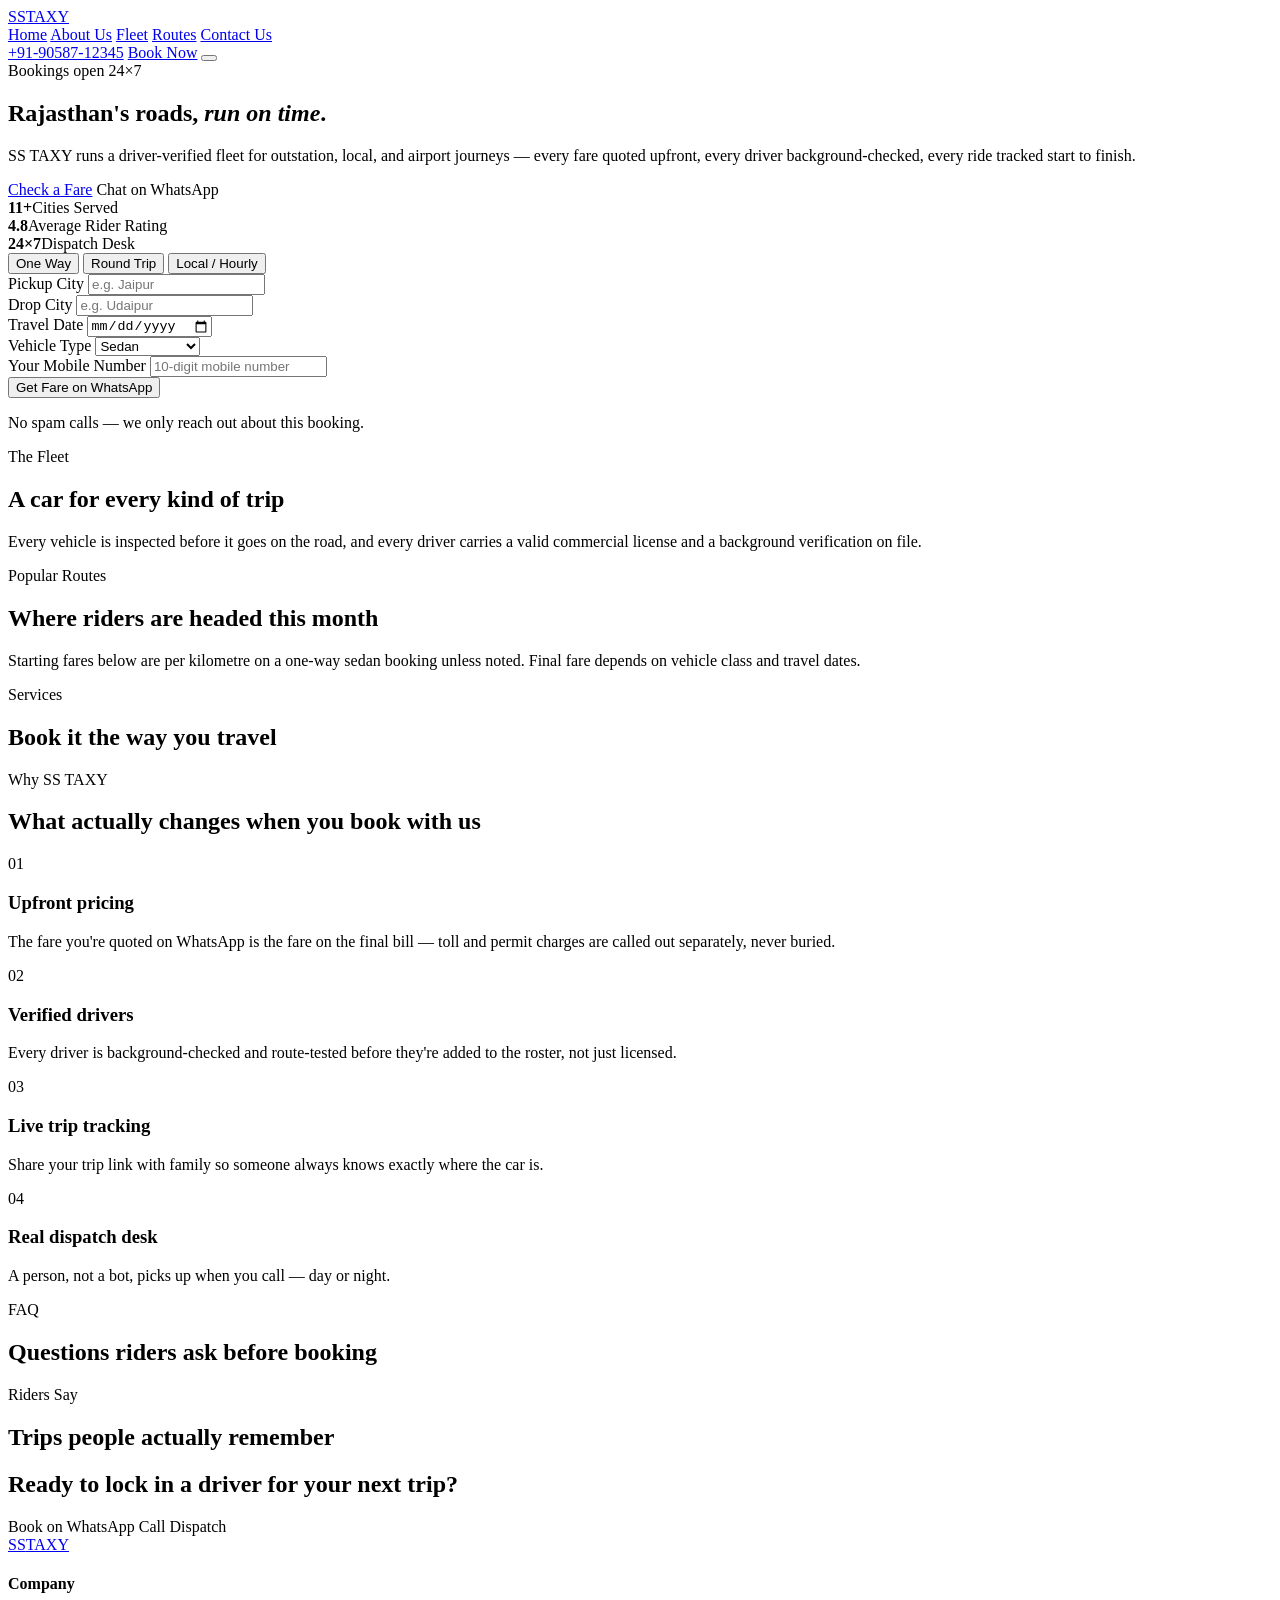
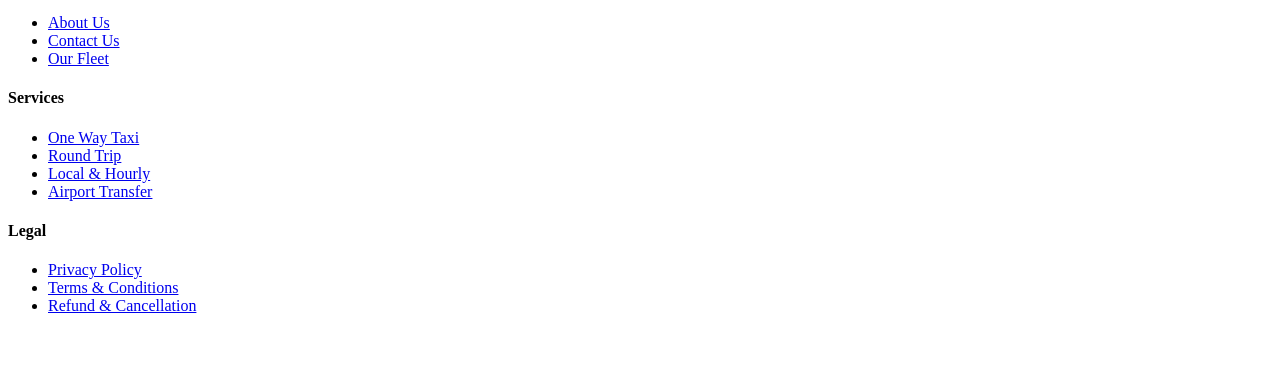
==== index.html @ 7001a1f7 "Add files via upload" ====
<!DOCTYPE html>
<html lang="en">
<head>
<meta charset="UTF-8" />
<meta name="viewport" content="width=device-width, initial-scale=1, maximum-scale=1" />
<title>SS TAXY — One Way, Round Trip, Local & Airport Taxi Service</title>
<meta name="description" content="SS TAXY offers safe, transparent, driver-verified cab service across Jaipur and Rajasthan — one way, round trip, local hourly, and airport transfers." />
<meta property="og:title" content="SS TAXY — Your Ride, Your Rules" />
<meta property="og:description" content="Safe, transparent, driver-verified taxi service across Rajasthan." />
<meta property="og:type" content="website" />
<link rel="icon" href="data:image/svg+xml,<svg xmlns=%22http://www.w3.org/2000/svg%22 viewBox=%220 0 100 100%22><rect width=%22100%22 height=%22100%22 rx=%2220%22 fill=%22%23e8a23d%22/><text x=%2250%22 y=%2266%22 font-size=%2255%22 text-anchor=%22middle%22 font-family=%22sans-serif%22 font-weight=%22700%22 fill=%22%2312141c%22>S</text></svg>" />
<link rel="stylesheet" href="css/style.css" />
</head>
<body>

<header class="site-header">
  <div class="wrap">
    <a href="index.html" class="logo">SS<span>TAXY</span></a>
    <nav class="nav-links" id="navLinks">
      <a href="index.html" class="active">Home</a>
      <a href="about-us.html">About Us</a>
      <a href="index.html#fleet">Fleet</a>
      <a href="index.html#routes">Routes</a>
      <a href="contact-us.html">Contact Us</a>
    </nav>
    <div class="header-actions">
      <a href="tel:+919058712345" class="phone-pill" id="headerPhone">+91-90587-12345</a>
      <a href="#book" class="btn btn-primary" id="headerCta">Book Now</a>
      <button class="nav-toggle" id="navToggle" aria-label="Toggle menu">
        <span></span><span></span><span></span>
      </button>
    </div>
  </div>
</header>

<section class="hero">
  <div class="wrap hero-grid">
    <div data-reveal>
      <span class="eyebrow">Bookings open 24×7</span>
      <h1>Rajasthan's roads, <em>run on time</em>.</h1>
      <p class="hero-sub">SS TAXY runs a driver-verified fleet for outstation, local, and airport journeys — every fare quoted upfront, every driver background-checked, every ride tracked start to finish.</p>
      <div class="hero-ctas">
        <a href="#book" class="btn btn-primary">Check a Fare</a>
        <a id="heroWaBtn" class="btn btn-ghost" target="_blank" rel="noopener">Chat on WhatsApp</a>
      </div>
      <div class="hero-stats">
        <div><strong>11+</strong><span>Cities Served</span></div>
        <div><strong>4.8</strong><span>Average Rider Rating</span></div>
        <div><strong>24×7</strong><span>Dispatch Desk</span></div>
      </div>
    </div>

    <div class="booking-card" id="book" data-reveal>
      <div class="booking-tabs" role="tablist">
        <button class="active" data-tab="oneway">One Way</button>
        <button data-tab="round">Round Trip</button>
        <button data-tab="local">Local / Hourly</button>
      </div>

      <form id="bookingForm">
        <div class="field-row">
          <div class="field">
            <label for="pickup">Pickup City</label>
            <input type="text" id="pickup" placeholder="e.g. Jaipur" required />
          </div>
          <div class="field">
            <label for="drop">Drop City</label>
            <input type="text" id="drop" placeholder="e.g. Udaipur" required />
          </div>
        </div>
        <div class="field-row">
          <div class="field">
            <label for="date">Travel Date</label>
            <input type="date" id="date" required />
          </div>
          <div class="field">
            <label for="vehicle">Vehicle Type</label>
            <select id="vehicle">
              <option>Sedan</option>
              <option>Ertiga</option>
              <option>Innova Crysta</option>
            </select>
          </div>
        </div>
        <div class="field">
          <label for="phone">Your Mobile Number</label>
          <input type="tel" id="phone" placeholder="10-digit mobile number" required />
        </div>
        <button type="submit" class="btn btn-primary btn-block">Get Fare on WhatsApp</button>
        <p class="booking-note">No spam calls — we only reach out about this booking.</p>
      </form>
    </div>
  </div>
</section>

<section class="section" id="fleet">
  <div class="wrap">
    <div class="section-head" data-reveal>
      <span class="eyebrow">The Fleet</span>
      <h2>A car for every kind of trip</h2>
      <p>Every vehicle is inspected before it goes on the road, and every driver carries a valid commercial license and a background verification on file.</p>
    </div>
    <div class="fleet-grid" id="fleetGrid" data-reveal></div>
  </div>
</section>

<section class="section" id="routes">
  <div class="wrap">
    <div class="section-head" data-reveal>
      <span class="eyebrow">Popular Routes</span>
      <h2>Where riders are headed this month</h2>
      <p>Starting fares below are per kilometre on a one-way sedan booking unless noted. Final fare depends on vehicle class and travel dates.</p>
    </div>
    <div class="route-grid" id="routeGrid" data-reveal></div>
  </div>
</section>

<section class="section" id="services">
  <div class="wrap">
    <div class="section-head" data-reveal>
      <span class="eyebrow">Services</span>
      <h2>Book it the way you travel</h2>
    </div>
    <div class="service-grid" id="serviceGrid" data-reveal></div>
  </div>
</section>

<section class="section">
  <div class="wrap">
    <div class="section-head" data-reveal>
      <span class="eyebrow">Why SS TAXY</span>
      <h2>What actually changes when you book with us</h2>
    </div>
    <div class="why-grid" data-reveal>
      <div class="why-item">
        <span class="num">01</span>
        <h3>Upfront pricing</h3>
        <p>The fare you're quoted on WhatsApp is the fare on the final bill — toll and permit charges are called out separately, never buried.</p>
      </div>
      <div class="why-item">
        <span class="num">02</span>
        <h3>Verified drivers</h3>
        <p>Every driver is background-checked and route-tested before they're added to the roster, not just licensed.</p>
      </div>
      <div class="why-item">
        <span class="num">03</span>
        <h3>Live trip tracking</h3>
        <p>Share your trip link with family so someone always knows exactly where the car is.</p>
      </div>
      <div class="why-item">
        <span class="num">04</span>
        <h3>Real dispatch desk</h3>
        <p>A person, not a bot, picks up when you call — day or night.</p>
      </div>
    </div>
  </div>
</section>

<section class="section">
  <div class="wrap">
    <div class="section-head" data-reveal>
      <span class="eyebrow">FAQ</span>
      <h2>Questions riders ask before booking</h2>
    </div>
    <div class="faq-list" id="faqList" data-reveal></div>
  </div>
</section>

<section class="section">
  <div class="wrap">
    <div class="section-head" data-reveal>
      <span class="eyebrow">Riders Say</span>
      <h2>Trips people actually remember</h2>
    </div>
    <div class="testimonial-track" id="testimonialTrack" data-reveal></div>
  </div>
</section>

<section class="section">
  <div class="wrap">
    <div class="cta-band" data-reveal>
      <h2>Ready to lock in a driver for your next trip?</h2>
      <div class="hero-ctas">
        <a id="ctaWaBtn" class="btn btn-primary" target="_blank" rel="noopener">Book on WhatsApp</a>
        <a id="ctaCallBtn" class="btn btn-ghost">Call Dispatch</a>
      </div>
    </div>
  </div>
</section>

<footer>
  <div class="wrap">
    <div class="footer-grid">
      <div>
        <a href="index.html" class="logo">SS<span>TAXY</span></a>
        <p style="margin-top:1rem; max-width:32ch; font-size:0.88rem;" id="footerTagline"></p>
      </div>
      <div>
        <h4>Company</h4>
        <ul>
          <li><a href="about-us.html">About Us</a></li>
          <li><a href="contact-us.html">Contact Us</a></li>
          <li><a href="index.html#fleet">Our Fleet</a></li>
        </ul>
      </div>
      <div>
        <h4>Services</h4>
        <ul>
          <li><a href="index.html#services">One Way Taxi</a></li>
          <li><a href="index.html#services">Round Trip</a></li>
          <li><a href="index.html#services">Local & Hourly</a></li>
          <li><a href="index.html#services">Airport Transfer</a></li>
        </ul>
      </div>
      <div>
        <h4>Legal</h4>
        <ul>
          <li><a href="privacy-policy.html">Privacy Policy</a></li>
          <li><a href="terms-conditions.html">Terms &amp; Conditions</a></li>
          <li><a href="refund-policy.html">Refund &amp; Cancellation</a></li>
        </ul>
      </div>
    </div>
    <div class="footer-bottom">
      <span id="footerCopy"></span>
      <div class="social-row" id="socialRow"></div>
    </div>
  </div>
</footer>

<a class="wa-float" id="waFloat" target="_blank" rel="noopener" aria-label="Chat on WhatsApp">
  <svg width="28" height="28" viewBox="0 0 24 24" fill="white"><path d="M17.5 14.4c-.3-.1-1.7-.8-1.9-.9-.3-.1-.4-.1-.6.1-.2.3-.7.9-.8 1-.2.2-.3.2-.5.1-.3-.1-1.1-.4-2.1-1.3-.8-.7-1.3-1.6-1.5-1.8-.2-.3 0-.4.1-.6l.4-.5c.1-.2.1-.3.2-.5s0-.4 0-.5c0-.1-.6-1.5-.8-2-.2-.5-.4-.4-.6-.4h-.5c-.2 0-.5.1-.7.3-.3.3-1 1-1 2.4s1 2.8 1.2 3c.1.2 2 3 4.8 4.3.7.3 1.2.5 1.6.6.7.2 1.3.2 1.8.1.5-.1 1.7-.7 1.9-1.4.2-.7.2-1.2.2-1.3-.1-.2-.3-.3-.6-.4z"/><path d="M12 2C6.5 2 2 6.5 2 12c0 1.9.5 3.7 1.5 5.3L2 22l4.8-1.5c1.5.8 3.3 1.3 5.2 1.3 5.5 0 10-4.5 10-10S17.5 2 12 2zm0 18.2c-1.7 0-3.4-.5-4.8-1.3l-.3-.2-3.3 1 1-3.2-.2-.3C3.5 14.9 3 13.5 3 12c0-5 4-9 9-9s9 4 9 9-4 9-9 9z"/></svg>
</a>

<script src="js/config.js"></script>
<script src="js/script.js"></script>
</body>
</html>
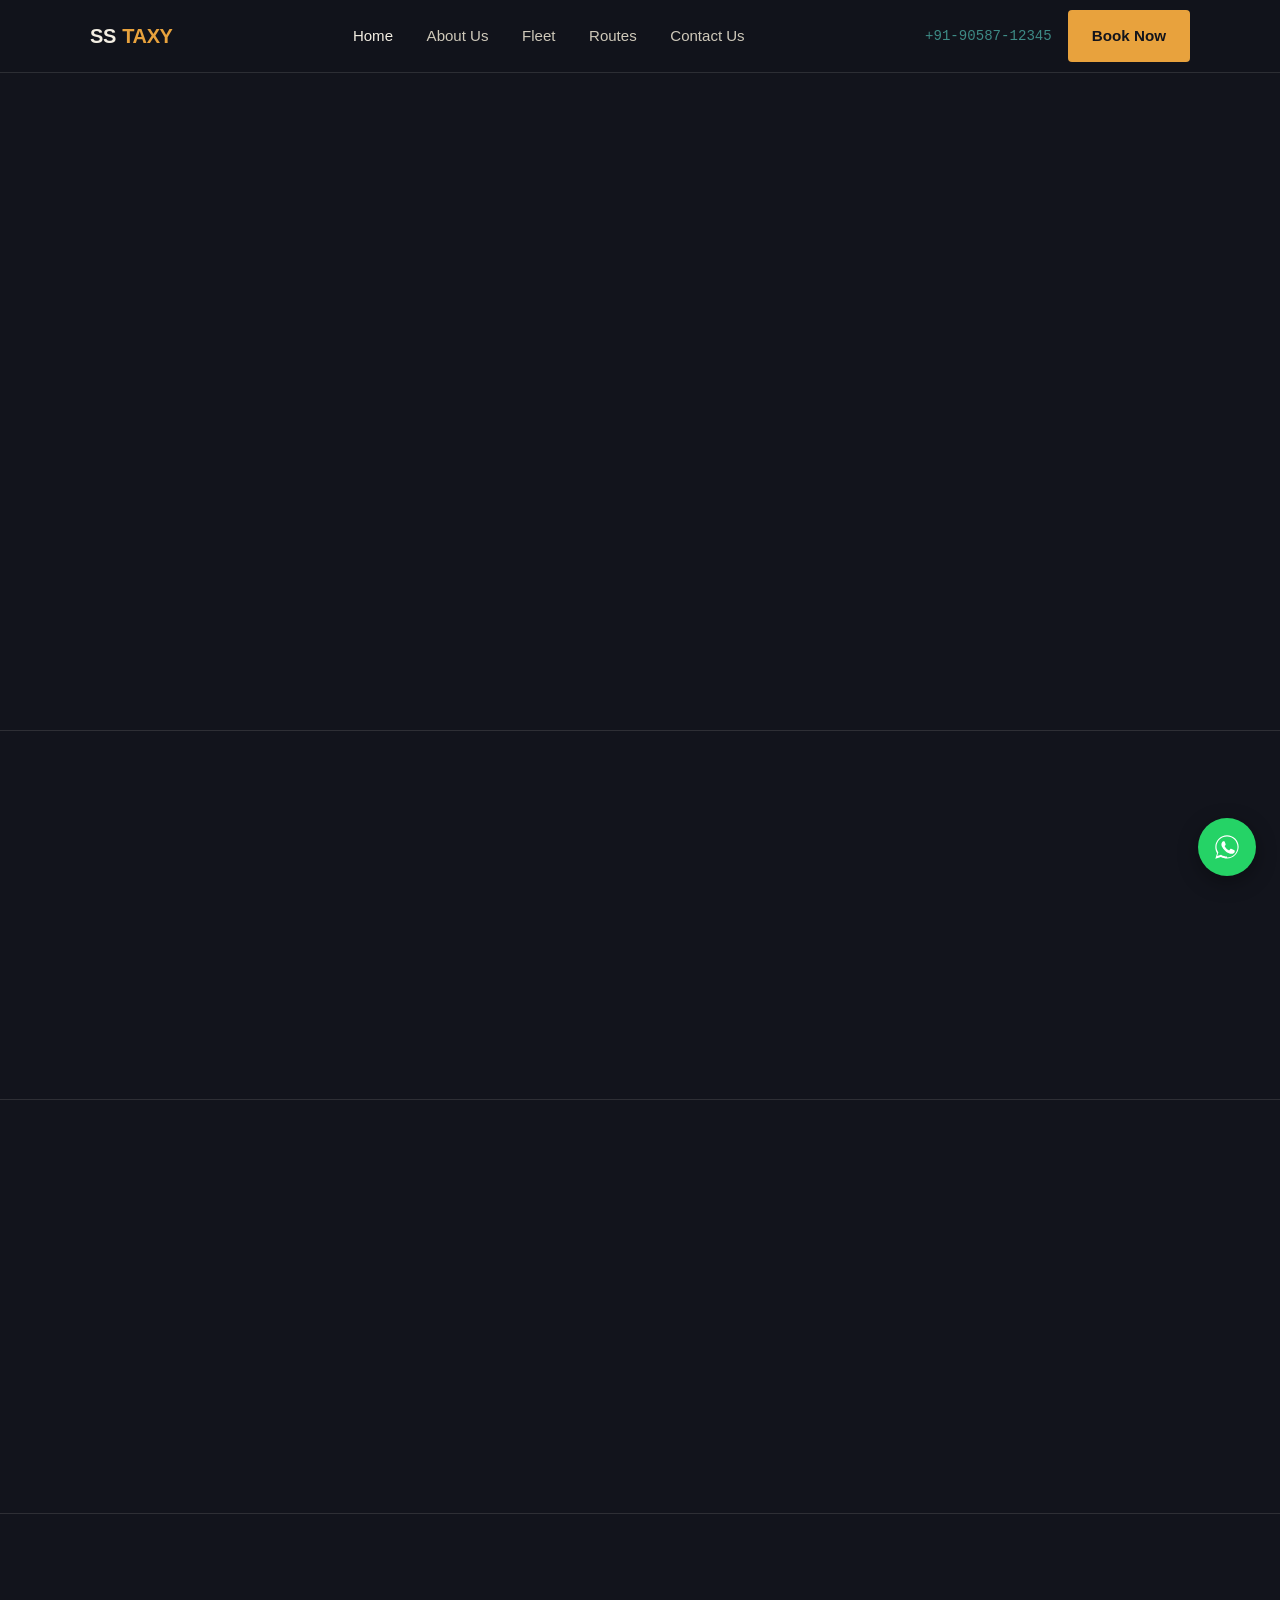
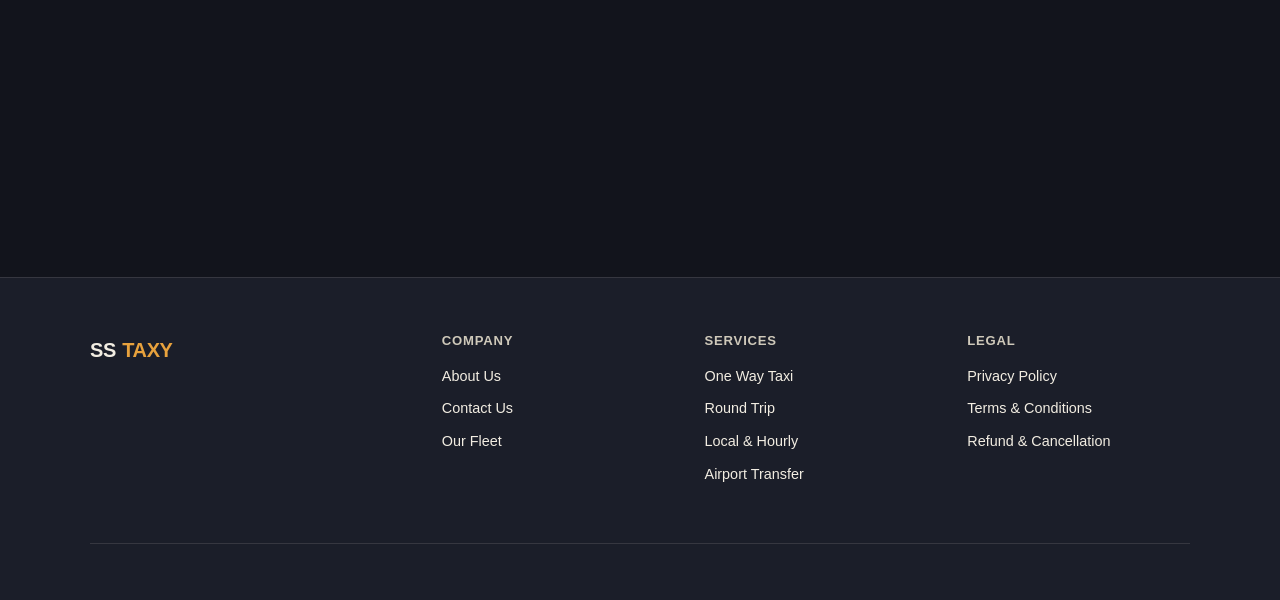
==== commit f8322192: "Update index.html" ====
--- a/index.html
+++ b/index.html
@@ -9,7 +9,7 @@
 <meta property="og:description" content="Safe, transparent, driver-verified taxi service across Rajasthan." />
 <meta property="og:type" content="website" />
 <link rel="icon" href="data:image/svg+xml,<svg xmlns=%22http://www.w3.org/2000/svg%22 viewBox=%220 0 100 100%22><rect width=%22100%22 height=%22100%22 rx=%2220%22 fill=%22%23e8a23d%22/><text x=%2250%22 y=%2266%22 font-size=%2255%22 text-anchor=%22middle%22 font-family=%22sans-serif%22 font-weight=%22700%22 fill=%22%2312141c%22>S</text></svg>" />
-<link rel="stylesheet" href="css/style.css" />
+<link rel="stylesheet" href="/style.css" />
 </head>
 <body>
 
--- a/style.css
+++ b/style.css
@@ -0,0 +1,659 @@
+/* ============================================================
+   SS TAXY — STYLE SHEET
+   Design concept: "night dispatch board" — a taxi service that
+   runs 24x7. Deep ink background, marigold accent (a nod to
+   Rajasthan without leaning on cliché), teal for trust/safety
+   cues, and a monospace face reserved for anything that reads
+   like a meter: fares, distances, phone numbers.
+   ============================================================ */
+
+@import url('https://fonts.googleapis.com/css2?family=Space+Grotesk:wght@500;600;700&family=Inter:wght@400;500;600;700&family=JetBrains+Mono:wght@500;700&display=swap');
+
+:root {
+  /* Color tokens */
+  --ink-900: #12141c;
+  --ink-800: #1b1e29;
+  --ink-700: #262a38;
+  --paper: #f2ede2;
+  --paper-dim: #cfc9ba;
+  --marigold: #e8a23d;
+  --marigold-dim: #c88631;
+  --teal: #3e8b86;
+  --teal-dim: #2c635f;
+  --rust: #c1502e;
+  --line: rgba(242, 237, 226, 0.12);
+
+  /* Type */
+  --font-display: 'Space Grotesk', sans-serif;
+  --font-body: 'Inter', sans-serif;
+  --font-meter: 'JetBrains Mono', monospace;
+
+  /* Layout */
+  --max-w: 1180px;
+  --radius: 4px;
+  --gap: clamp(1.5rem, 3vw, 3rem);
+}
+
+* { box-sizing: border-box; margin: 0; padding: 0; }
+
+html { scroll-behavior: smooth; }
+
+@media (prefers-reduced-motion: reduce) {
+  html { scroll-behavior: auto; }
+  * { animation-duration: 0.01ms !important; transition-duration: 0.01ms !important; }
+}
+
+body {
+  background: var(--ink-900);
+  color: var(--paper);
+  font-family: var(--font-body);
+  line-height: 1.6;
+  -webkit-font-smoothing: antialiased;
+}
+
+a { color: inherit; text-decoration: none; }
+img { max-width: 100%; display: block; }
+ul { list-style: none; }
+button { font: inherit; cursor: pointer; border: none; background: none; color: inherit; }
+
+.wrap {
+  max-width: var(--max-w);
+  margin-inline: auto;
+  padding-inline: clamp(1.25rem, 4vw, 2.5rem);
+}
+
+.eyebrow {
+  font-family: var(--font-meter);
+  font-size: 0.72rem;
+  letter-spacing: 0.14em;
+  text-transform: uppercase;
+  color: var(--marigold);
+  display: inline-flex;
+  align-items: center;
+  gap: 0.5em;
+}
+.eyebrow::before {
+  content: '';
+  width: 0.5em;
+  height: 0.5em;
+  border-radius: 50%;
+  background: var(--marigold);
+  box-shadow: 0 0 0 3px rgba(232, 162, 61, 0.2);
+}
+
+h1, h2, h3, h4 {
+  font-family: var(--font-display);
+  font-weight: 700;
+  line-height: 1.12;
+  letter-spacing: -0.01em;
+  color: var(--paper);
+}
+
+h2 { font-size: clamp(1.7rem, 3.4vw, 2.5rem); margin-top: 0.5rem; }
+h3 { font-size: 1.15rem; }
+p { color: var(--paper-dim); }
+
+.section {
+  padding-block: clamp(3rem, 7vw, 5.5rem);
+  border-top: 1px solid var(--line);
+}
+
+.section-head {
+  max-width: 640px;
+  margin-bottom: clamp(2rem, 4vw, 3rem);
+}
+.section-head p { margin-top: 0.85rem; font-size: 1.02rem; }
+
+/* ---------- Buttons ---------- */
+.btn {
+  display: inline-flex;
+  align-items: center;
+  gap: 0.55rem;
+  padding: 0.85rem 1.5rem;
+  border-radius: var(--radius);
+  font-weight: 600;
+  font-size: 0.95rem;
+  transition: transform 0.15s ease, background 0.15s ease, border-color 0.15s ease;
+}
+.btn-primary {
+  background: var(--marigold);
+  color: var(--ink-900);
+}
+.btn-primary:hover { background: #f2ae4d; transform: translateY(-1px); }
+.btn-ghost {
+  border: 1px solid var(--line);
+  color: var(--paper);
+}
+.btn-ghost:hover { border-color: var(--marigold); color: var(--marigold); }
+.btn-block { width: 100%; justify-content: center; }
+.btn:focus-visible {
+  outline: 2px solid var(--marigold);
+  outline-offset: 2px;
+}
+
+/* ---------- Header ---------- */
+.site-header {
+  position: sticky;
+  top: 0;
+  z-index: 50;
+  background: rgba(18, 20, 28, 0.88);
+  backdrop-filter: blur(10px);
+  border-bottom: 1px solid var(--line);
+}
+.site-header .wrap {
+  display: flex;
+  align-items: center;
+  justify-content: space-between;
+  height: 72px;
+}
+.logo {
+  font-family: var(--font-display);
+  font-weight: 700;
+  font-size: 1.25rem;
+  letter-spacing: -0.02em;
+  display: flex;
+  align-items: baseline;
+  gap: 0.4rem;
+}
+.logo span { color: var(--marigold); }
+
+.nav-links {
+  display: flex;
+  align-items: center;
+  gap: 2.1rem;
+  font-size: 0.94rem;
+  font-weight: 500;
+}
+.nav-links a { color: var(--paper-dim); transition: color 0.15s ease; }
+.nav-links a:hover, .nav-links a.active { color: var(--paper); }
+
+.header-actions { display: flex; align-items: center; gap: 1rem; }
+.phone-pill {
+  font-family: var(--font-meter);
+  font-size: 0.88rem;
+  color: var(--teal);
+  display: none;
+}
+
+.nav-toggle {
+  display: none;
+  flex-direction: column;
+  gap: 5px;
+  padding: 0.4rem;
+}
+.nav-toggle span { width: 22px; height: 2px; background: var(--paper); }
+
+@media (max-width: 860px) {
+  .nav-links {
+    position: fixed;
+    inset: 72px 0 0 0;
+    background: var(--ink-800);
+    flex-direction: column;
+    justify-content: flex-start;
+    padding: 2.5rem 1.5rem;
+    gap: 1.75rem;
+    font-size: 1.1rem;
+    transform: translateY(-8px);
+    opacity: 0;
+    pointer-events: none;
+    transition: opacity 0.2s ease, transform 0.2s ease;
+  }
+  .nav-links.open { opacity: 1; transform: translateY(0); pointer-events: auto; }
+  .nav-toggle { display: flex; }
+  .phone-pill { display: none !important; }
+}
+@media (min-width: 861px) { .phone-pill { display: inline; } }
+
+/* ---------- Hero ---------- */
+.hero {
+  position: relative;
+  padding-block: clamp(3rem, 8vw, 6rem) clamp(2.5rem, 6vw, 4rem);
+  overflow: hidden;
+}
+.hero-route-line {
+  position: absolute;
+  inset: 0;
+  pointer-events: none;
+  opacity: 0.5;
+}
+.hero-grid {
+  display: grid;
+  grid-template-columns: 1.1fr 0.9fr;
+  gap: var(--gap);
+  align-items: center;
+  position: relative;
+}
+@media (max-width: 940px) {
+  .hero-grid { grid-template-columns: 1fr; }
+}
+
+.hero h1 {
+  font-size: clamp(2.3rem, 5.4vw, 3.6rem);
+  margin-top: 0.9rem;
+}
+.hero h1 em {
+  font-style: normal;
+  color: var(--marigold);
+}
+.hero-sub {
+  margin-top: 1.15rem;
+  font-size: 1.08rem;
+  max-width: 46ch;
+}
+.hero-ctas {
+  margin-top: 2rem;
+  display: flex;
+  gap: 1rem;
+  flex-wrap: wrap;
+}
+
+.hero-stats {
+  margin-top: 2.75rem;
+  display: flex;
+  gap: clamp(1.5rem, 4vw, 2.75rem);
+  flex-wrap: wrap;
+}
+.hero-stats div strong {
+  display: block;
+  font-family: var(--font-meter);
+  font-size: 1.7rem;
+  color: var(--paper);
+}
+.hero-stats div span {
+  font-size: 0.82rem;
+  color: var(--paper-dim);
+}
+
+/* ---------- Booking widget (signature: dispatch console) ---------- */
+.booking-card {
+  background: var(--ink-800);
+  border: 1px solid var(--line);
+  border-radius: 10px;
+  padding: clamp(1.5rem, 3vw, 2rem);
+  position: relative;
+}
+.booking-tabs {
+  display: flex;
+  gap: 0.4rem;
+  margin-bottom: 1.4rem;
+  border-bottom: 1px solid var(--line);
+  padding-bottom: 1.4rem;
+}
+.booking-tabs button {
+  flex: 1;
+  padding: 0.6rem 0.5rem;
+  border-radius: var(--radius);
+  font-size: 0.86rem;
+  font-weight: 600;
+  color: var(--paper-dim);
+  text-align: center;
+}
+.booking-tabs button.active {
+  background: var(--marigold);
+  color: var(--ink-900);
+}
+.field {
+  margin-bottom: 1rem;
+}
+.field label {
+  display: block;
+  font-size: 0.78rem;
+  color: var(--paper-dim);
+  margin-bottom: 0.4rem;
+  font-family: var(--font-meter);
+  letter-spacing: 0.03em;
+}
+.field input,
+.field select {
+  width: 100%;
+  background: var(--ink-900);
+  border: 1px solid var(--line);
+  border-radius: var(--radius);
+  padding: 0.75rem 0.85rem;
+  color: var(--paper);
+  font-family: var(--font-body);
+  font-size: 0.95rem;
+}
+.field input:focus,
+.field select:focus {
+  outline: none;
+  border-color: var(--marigold);
+}
+.field-row {
+  display: grid;
+  grid-template-columns: 1fr 1fr;
+  gap: 0.85rem;
+}
+.booking-note {
+  margin-top: 0.9rem;
+  font-size: 0.78rem;
+  color: var(--paper-dim);
+  text-align: center;
+}
+
+/* ---------- Fleet cards ---------- */
+.fleet-grid {
+  display: grid;
+  grid-template-columns: repeat(auto-fit, minmax(260px, 1fr));
+  gap: 1.25rem;
+}
+.fleet-card {
+  background: var(--ink-800);
+  border: 1px solid var(--line);
+  border-radius: 8px;
+  padding: 1.6rem;
+  transition: border-color 0.2s ease, transform 0.2s ease;
+}
+.fleet-card:hover { border-color: var(--teal); transform: translateY(-3px); }
+.fleet-icon {
+  width: 44px; height: 44px;
+  display: grid; place-items: center;
+  background: var(--ink-700);
+  border-radius: 8px;
+  color: var(--marigold);
+  margin-bottom: 1.1rem;
+}
+.fleet-card h3 { margin-bottom: 0.2rem; }
+.fleet-cap { font-size: 0.82rem; color: var(--teal); font-family: var(--font-meter); }
+.fleet-card p.desc { margin-top: 0.75rem; font-size: 0.92rem; }
+.fleet-rate {
+  margin-top: 1.25rem;
+  padding-top: 1.1rem;
+  border-top: 1px dashed var(--line);
+  display: flex;
+  align-items: baseline;
+  justify-content: space-between;
+}
+.fleet-rate .amount {
+  font-family: var(--font-meter);
+  font-size: 1.5rem;
+  color: var(--paper);
+  font-weight: 700;
+}
+.fleet-rate .amount span { font-size: 0.8rem; color: var(--paper-dim); font-weight: 500; }
+
+/* ---------- Route ticket-stub cards (signature element) ---------- */
+.route-grid {
+  display: grid;
+  grid-template-columns: repeat(auto-fit, minmax(300px, 1fr));
+  gap: 1.4rem;
+}
+.ticket {
+  background: var(--ink-800);
+  border: 1px solid var(--line);
+  border-radius: 8px;
+  display: grid;
+  grid-template-columns: 1fr auto;
+  position: relative;
+  overflow: hidden;
+}
+.ticket-main {
+  padding: 1.4rem 1.5rem;
+}
+.ticket-route {
+  display: flex;
+  align-items: center;
+  gap: 0.6rem;
+  font-family: var(--font-display);
+  font-weight: 600;
+  font-size: 1.05rem;
+}
+.ticket-route .arrow { color: var(--marigold); }
+.ticket-meta {
+  margin-top: 0.65rem;
+  display: flex;
+  gap: 1.1rem;
+  font-size: 0.8rem;
+  color: var(--paper-dim);
+  font-family: var(--font-meter);
+}
+.ticket-stub {
+  border-left: 1px dashed var(--line);
+  padding: 1.4rem 1.35rem;
+  display: flex;
+  flex-direction: column;
+  align-items: center;
+  justify-content: center;
+  gap: 0.3rem;
+  background: var(--ink-700);
+  min-width: 108px;
+  position: relative;
+}
+.ticket-stub::before,
+.ticket-stub::after {
+  content: '';
+  position: absolute;
+  width: 16px; height: 16px;
+  background: var(--ink-900);
+  border-radius: 50%;
+  left: -8px;
+}
+.ticket-stub::before { top: -8px; }
+.ticket-stub::after { bottom: -8px; }
+.ticket-stub .rate {
+  font-family: var(--font-meter);
+  font-weight: 700;
+  color: var(--marigold);
+  font-size: 1.15rem;
+}
+.ticket-stub .rate-label { font-size: 0.68rem; color: var(--paper-dim); text-align: center; }
+
+/* ---------- Services ---------- */
+.service-grid {
+  display: grid;
+  grid-template-columns: repeat(auto-fit, minmax(240px, 1fr));
+  gap: 1.1rem;
+}
+.service-card {
+  border: 1px solid var(--line);
+  border-radius: 8px;
+  padding: 1.5rem;
+  background: var(--ink-800);
+}
+.service-card .rate-from {
+  margin-top: 1rem;
+  font-family: var(--font-meter);
+  color: var(--teal);
+  font-size: 0.9rem;
+}
+
+/* ---------- Why us strip ---------- */
+.why-grid {
+  display: grid;
+  grid-template-columns: repeat(auto-fit, minmax(220px, 1fr));
+  gap: 1.75rem;
+}
+.why-item .num {
+  font-family: var(--font-meter);
+  color: var(--marigold-dim);
+  font-size: 0.85rem;
+}
+.why-item h3 { margin-top: 0.5rem; }
+.why-item p { margin-top: 0.5rem; font-size: 0.92rem; }
+
+/* ---------- FAQ ---------- */
+.faq-list { max-width: 760px; }
+.faq-item {
+  border-bottom: 1px solid var(--line);
+}
+.faq-q {
+  width: 100%;
+  display: flex;
+  align-items: center;
+  justify-content: space-between;
+  padding: 1.25rem 0;
+  text-align: left;
+  font-family: var(--font-display);
+  font-weight: 600;
+  font-size: 1rem;
+  color: var(--paper);
+}
+.faq-q .plus {
+  font-family: var(--font-meter);
+  color: var(--marigold);
+  transition: transform 0.2s ease;
+  flex-shrink: 0;
+  margin-left: 1rem;
+}
+.faq-item.open .faq-q .plus { transform: rotate(45deg); }
+.faq-a {
+  max-height: 0;
+  overflow: hidden;
+  transition: max-height 0.25s ease;
+}
+.faq-a p { padding-bottom: 1.25rem; font-size: 0.94rem; max-width: 62ch; }
+
+/* ---------- Testimonials ---------- */
+.testimonial-track {
+  display: grid;
+  grid-template-columns: repeat(auto-fit, minmax(280px, 1fr));
+  gap: 1.25rem;
+}
+.testimonial-card {
+  background: var(--ink-800);
+  border: 1px solid var(--line);
+  border-radius: 8px;
+  padding: 1.6rem;
+}
+.testimonial-card p.quote {
+  font-size: 0.98rem;
+  color: var(--paper);
+}
+.testimonial-card .who {
+  margin-top: 1.1rem;
+  font-family: var(--font-meter);
+  font-size: 0.8rem;
+  color: var(--teal);
+}
+
+/* ---------- CTA band ---------- */
+.cta-band {
+  background: linear-gradient(120deg, var(--teal-dim), var(--ink-800));
+  border-radius: 12px;
+  padding: clamp(2rem, 5vw, 3.5rem);
+  display: flex;
+  align-items: center;
+  justify-content: space-between;
+  gap: 2rem;
+  flex-wrap: wrap;
+}
+.cta-band h2 { max-width: 34ch; }
+
+/* ---------- Footer ---------- */
+footer {
+  background: var(--ink-800);
+  border-top: 1px solid var(--line);
+  padding-block: 3.5rem 1.75rem;
+  font-size: 0.9rem;
+}
+.footer-grid {
+  display: grid;
+  grid-template-columns: 1.4fr 1fr 1fr 1fr;
+  gap: 2.5rem;
+}
+@media (max-width: 780px) {
+  .footer-grid { grid-template-columns: 1fr 1fr; }
+}
+.footer-grid h4 {
+  font-size: 0.82rem;
+  letter-spacing: 0.06em;
+  text-transform: uppercase;
+  color: var(--paper-dim);
+  margin-bottom: 1rem;
+}
+.footer-grid li { margin-bottom: 0.6rem; }
+.footer-grid a:hover { color: var(--marigold); }
+.footer-bottom {
+  margin-top: 3rem;
+  padding-top: 1.75rem;
+  border-top: 1px solid var(--line);
+  display: flex;
+  justify-content: space-between;
+  flex-wrap: wrap;
+  gap: 1rem;
+  color: var(--paper-dim);
+  font-size: 0.82rem;
+}
+.social-row { display: flex; gap: 0.9rem; }
+.social-row a {
+  width: 34px; height: 34px;
+  border: 1px solid var(--line);
+  border-radius: 50%;
+  display: grid;
+  place-items: center;
+}
+.social-row a:hover { border-color: var(--marigold); }
+
+/* ---------- WhatsApp floating button ---------- */
+.wa-float {
+  position: fixed;
+  bottom: 1.5rem;
+  right: 1.5rem;
+  z-index: 60;
+  width: 58px; height: 58px;
+  border-radius: 50%;
+  background: #25D366;
+  display: grid;
+  place-items: center;
+  box-shadow: 0 6px 20px rgba(0,0,0,0.35);
+  transition: transform 0.15s ease;
+}
+.wa-float:hover { transform: scale(1.06); }
+
+/* ---------- Scroll reveal ---------- */
+[data-reveal] {
+  opacity: 0;
+  transform: translateY(16px);
+  transition: opacity 0.6s ease, transform 0.6s ease;
+}
+[data-reveal].in-view {
+  opacity: 1;
+  transform: translateY(0);
+}
+
+/* ---------- Inner pages ---------- */
+.page-hero {
+  padding-block: clamp(3rem, 7vw, 4.5rem) 2rem;
+  border-bottom: 1px solid var(--line);
+}
+.page-hero h1 { margin-top: 0.75rem; font-size: clamp(2rem, 4.5vw, 2.9rem); }
+.prose { max-width: 70ch; }
+.prose p { margin-bottom: 1.1rem; font-size: 1.02rem; }
+.prose h2 { margin-top: 2.5rem; margin-bottom: 0.75rem; font-size: 1.4rem; }
+
+.contact-grid {
+  display: grid;
+  grid-template-columns: 1fr 1fr;
+  gap: var(--gap);
+}
+@media (max-width: 860px) { .contact-grid { grid-template-columns: 1fr; } }
+.contact-info-list li {
+  display: flex;
+  gap: 0.9rem;
+  padding: 1.1rem 0;
+  border-bottom: 1px solid var(--line);
+}
+.contact-info-list .label {
+  font-family: var(--font-meter);
+  font-size: 0.75rem;
+  color: var(--paper-dim);
+  min-width: 90px;
+}
+.form-card {
+  background: var(--ink-800);
+  border: 1px solid var(--line);
+  border-radius: 10px;
+  padding: clamp(1.5rem, 3vw, 2rem);
+}
+textarea {
+  width: 100%;
+  background: var(--ink-900);
+  border: 1px solid var(--line);
+  border-radius: var(--radius);
+  padding: 0.75rem 0.85rem;
+  color: var(--paper);
+  font-family: var(--font-body);
+  font-size: 0.95rem;
+  min-height: 110px;
+  resize: vertical;
+}
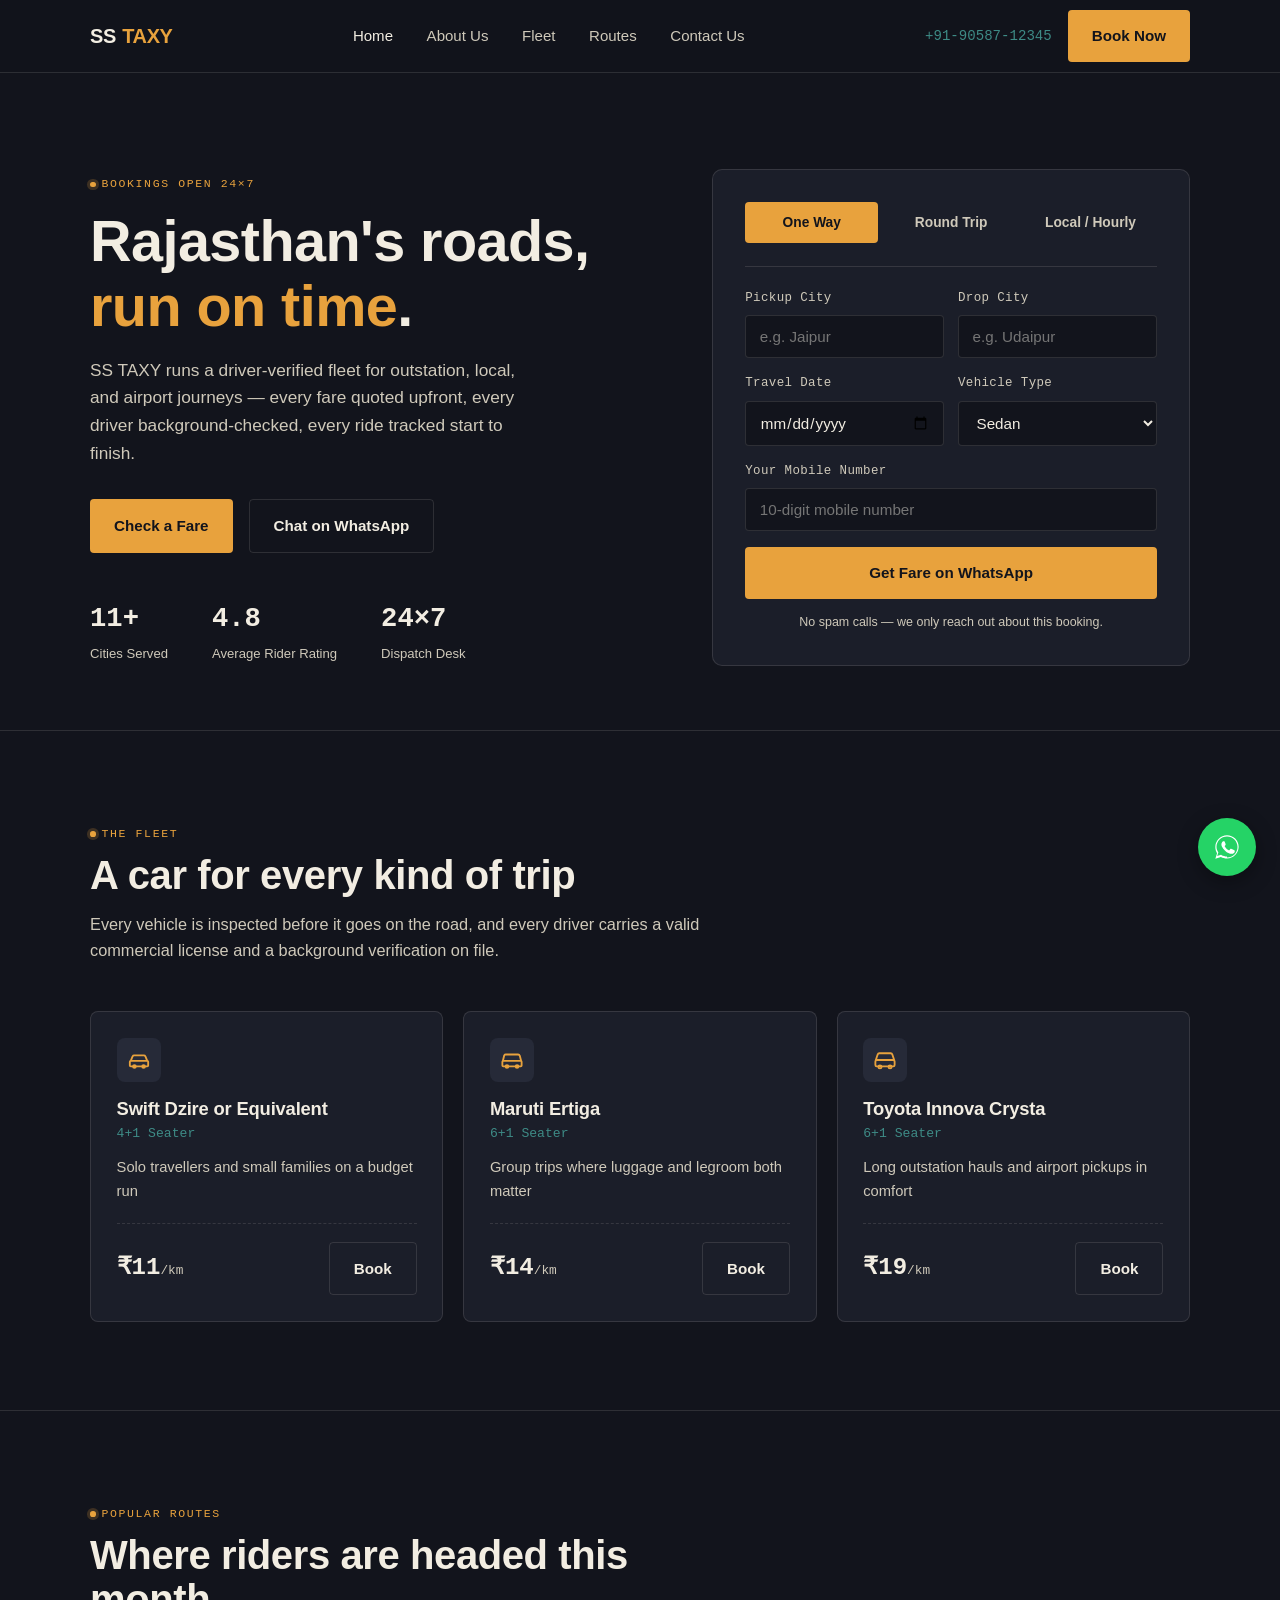
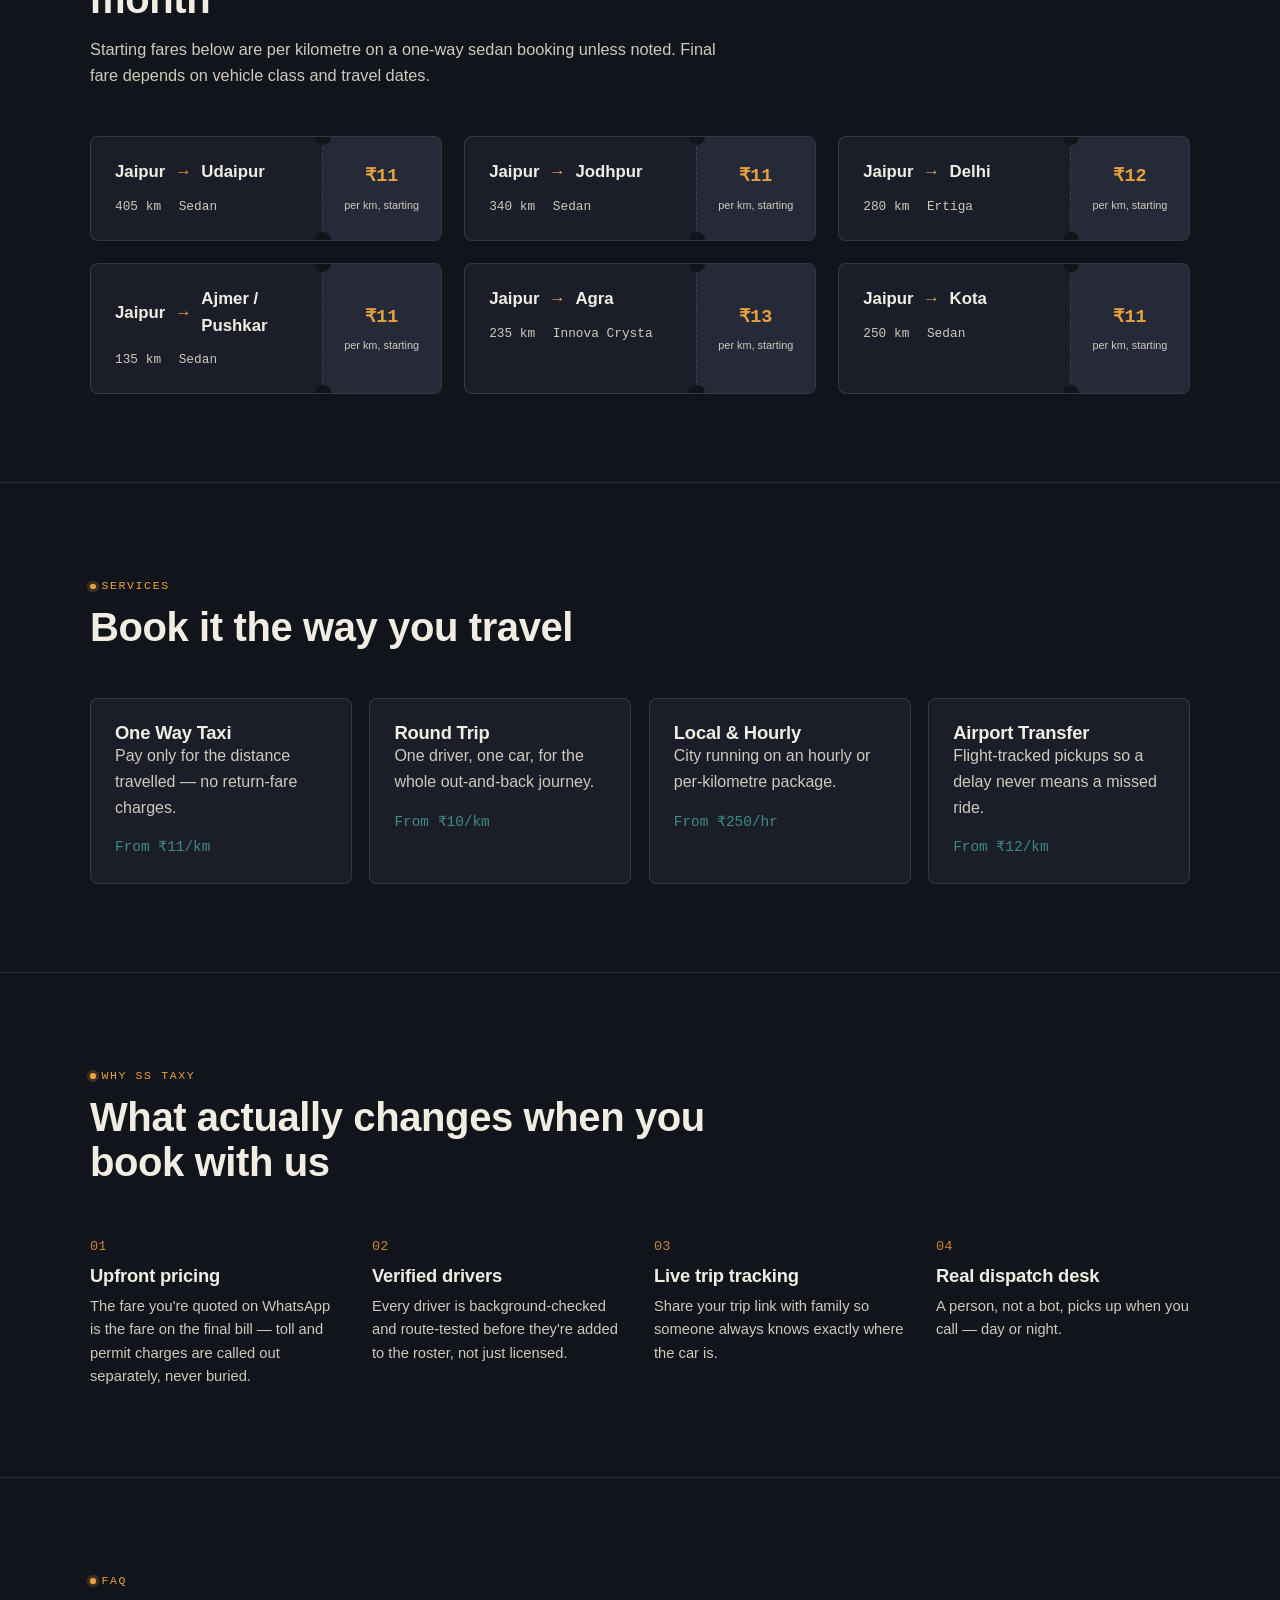
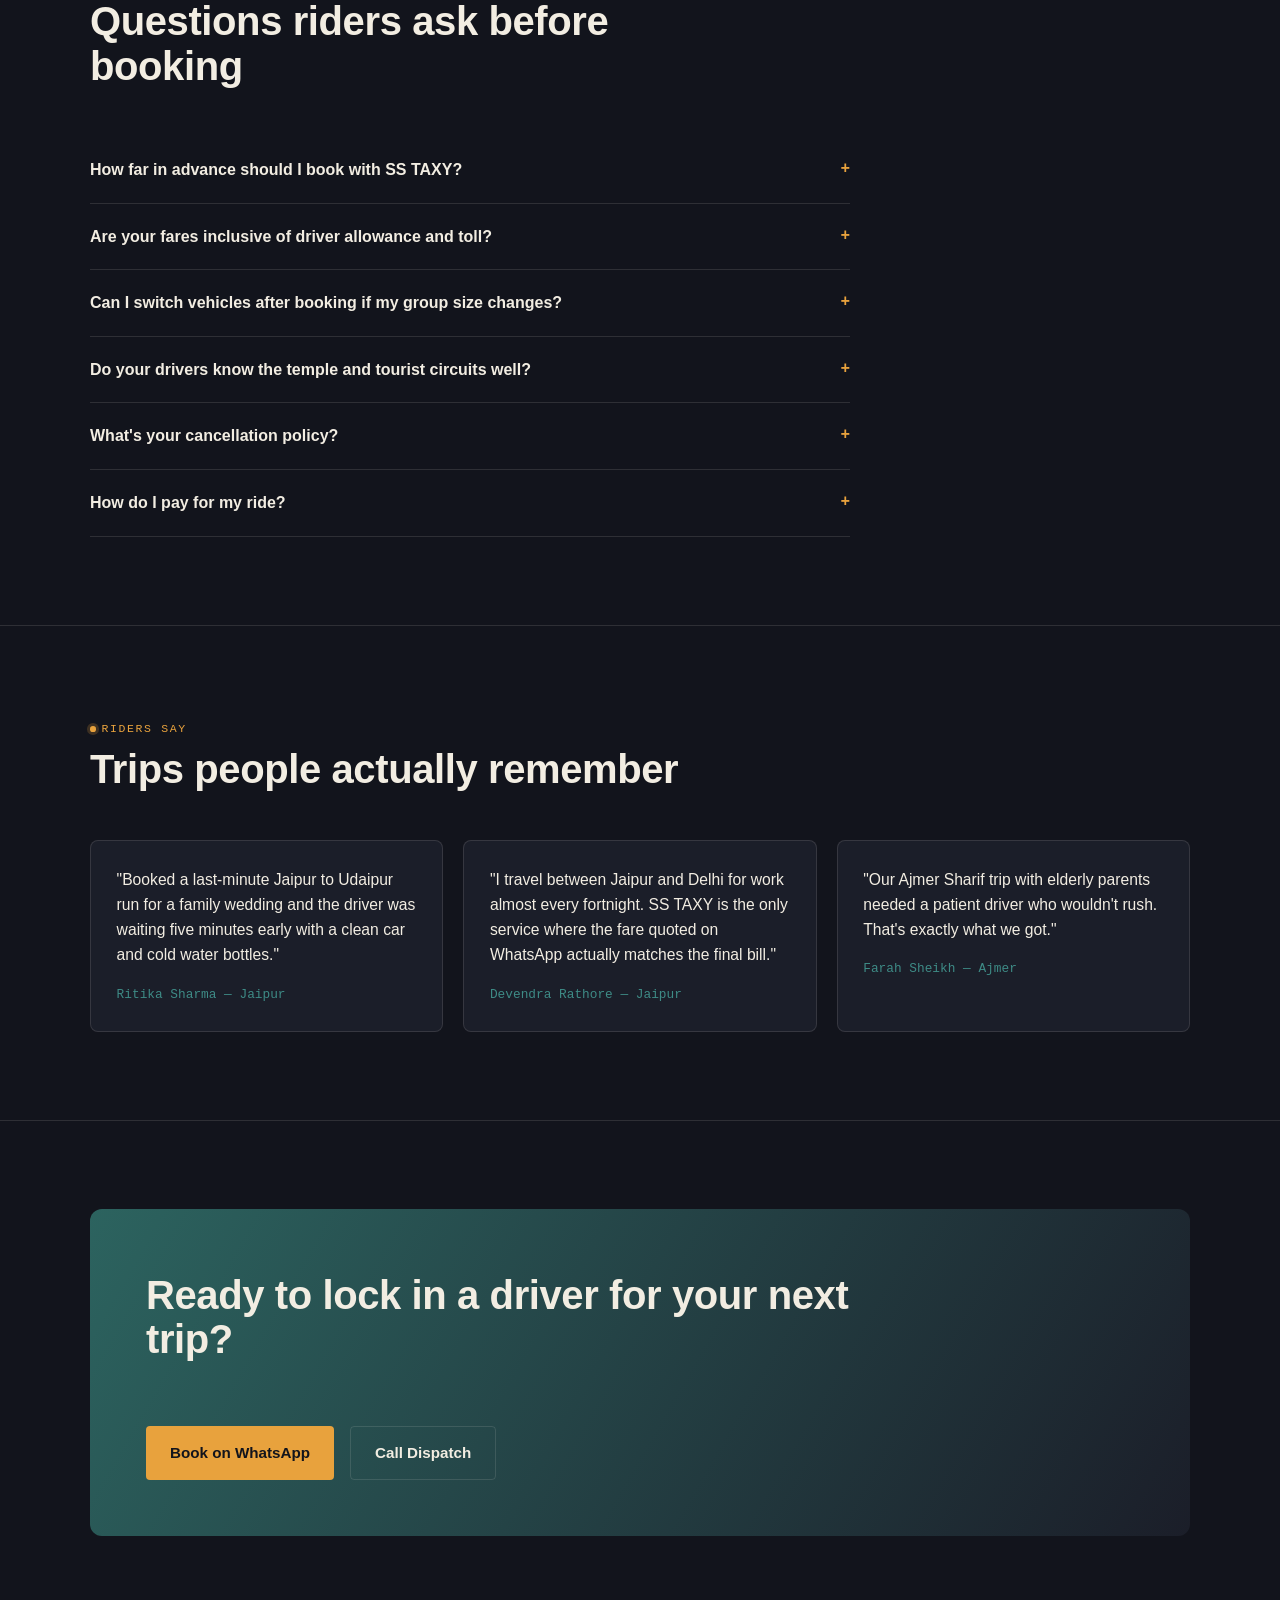
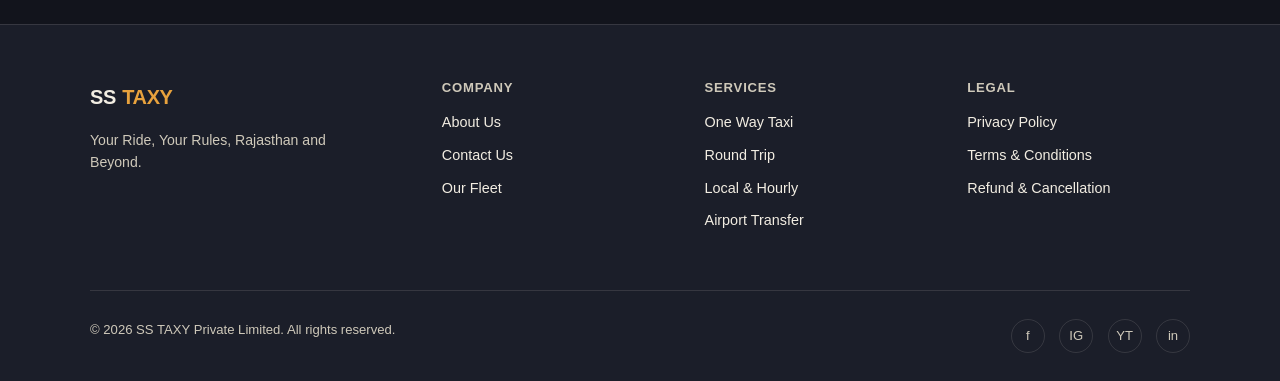
==== commit d4be915e: "Change script tag paths in index.html Updated script tag paths to remove 'js/' prefix." ====
--- a/index.html
+++ b/index.html
@@ -9,7 +9,7 @@
 <meta property="og:description" content="Safe, transparent, driver-verified taxi service across Rajasthan." />
 <meta property="og:type" content="website" />
 <link rel="icon" href="data:image/svg+xml,<svg xmlns=%22http://www.w3.org/2000/svg%22 viewBox=%220 0 100 100%22><rect width=%22100%22 height=%22100%22 rx=%2220%22 fill=%22%23e8a23d%22/><text x=%2250%22 y=%2266%22 font-size=%2255%22 text-anchor=%22middle%22 font-family=%22sans-serif%22 font-weight=%22700%22 fill=%22%2312141c%22>S</text></svg>" />
-<link rel="stylesheet" href="/style.css" />
+<link rel="stylesheet" href="style.css" />
 </head>
 <body>
 
@@ -232,7 +232,7 @@
   <svg width="28" height="28" viewBox="0 0 24 24" fill="white"><path d="M17.5 14.4c-.3-.1-1.7-.8-1.9-.9-.3-.1-.4-.1-.6.1-.2.3-.7.9-.8 1-.2.2-.3.2-.5.1-.3-.1-1.1-.4-2.1-1.3-.8-.7-1.3-1.6-1.5-1.8-.2-.3 0-.4.1-.6l.4-.5c.1-.2.1-.3.2-.5s0-.4 0-.5c0-.1-.6-1.5-.8-2-.2-.5-.4-.4-.6-.4h-.5c-.2 0-.5.1-.7.3-.3.3-1 1-1 2.4s1 2.8 1.2 3c.1.2 2 3 4.8 4.3.7.3 1.2.5 1.6.6.7.2 1.3.2 1.8.1.5-.1 1.7-.7 1.9-1.4.2-.7.2-1.2.2-1.3-.1-.2-.3-.3-.6-.4z"/><path d="M12 2C6.5 2 2 6.5 2 12c0 1.9.5 3.7 1.5 5.3L2 22l4.8-1.5c1.5.8 3.3 1.3 5.2 1.3 5.5 0 10-4.5 10-10S17.5 2 12 2zm0 18.2c-1.7 0-3.4-.5-4.8-1.3l-.3-.2-3.3 1 1-3.2-.2-.3C3.5 14.9 3 13.5 3 12c0-5 4-9 9-9s9 4 9 9-4 9-9 9z"/></svg>
 </a>
 
-<script src="js/config.js"></script>
-<script src="js/script.js"></script>
+<script src="config.js"></script>
+<script src="script.js"></script>
 </body>
 </html>
